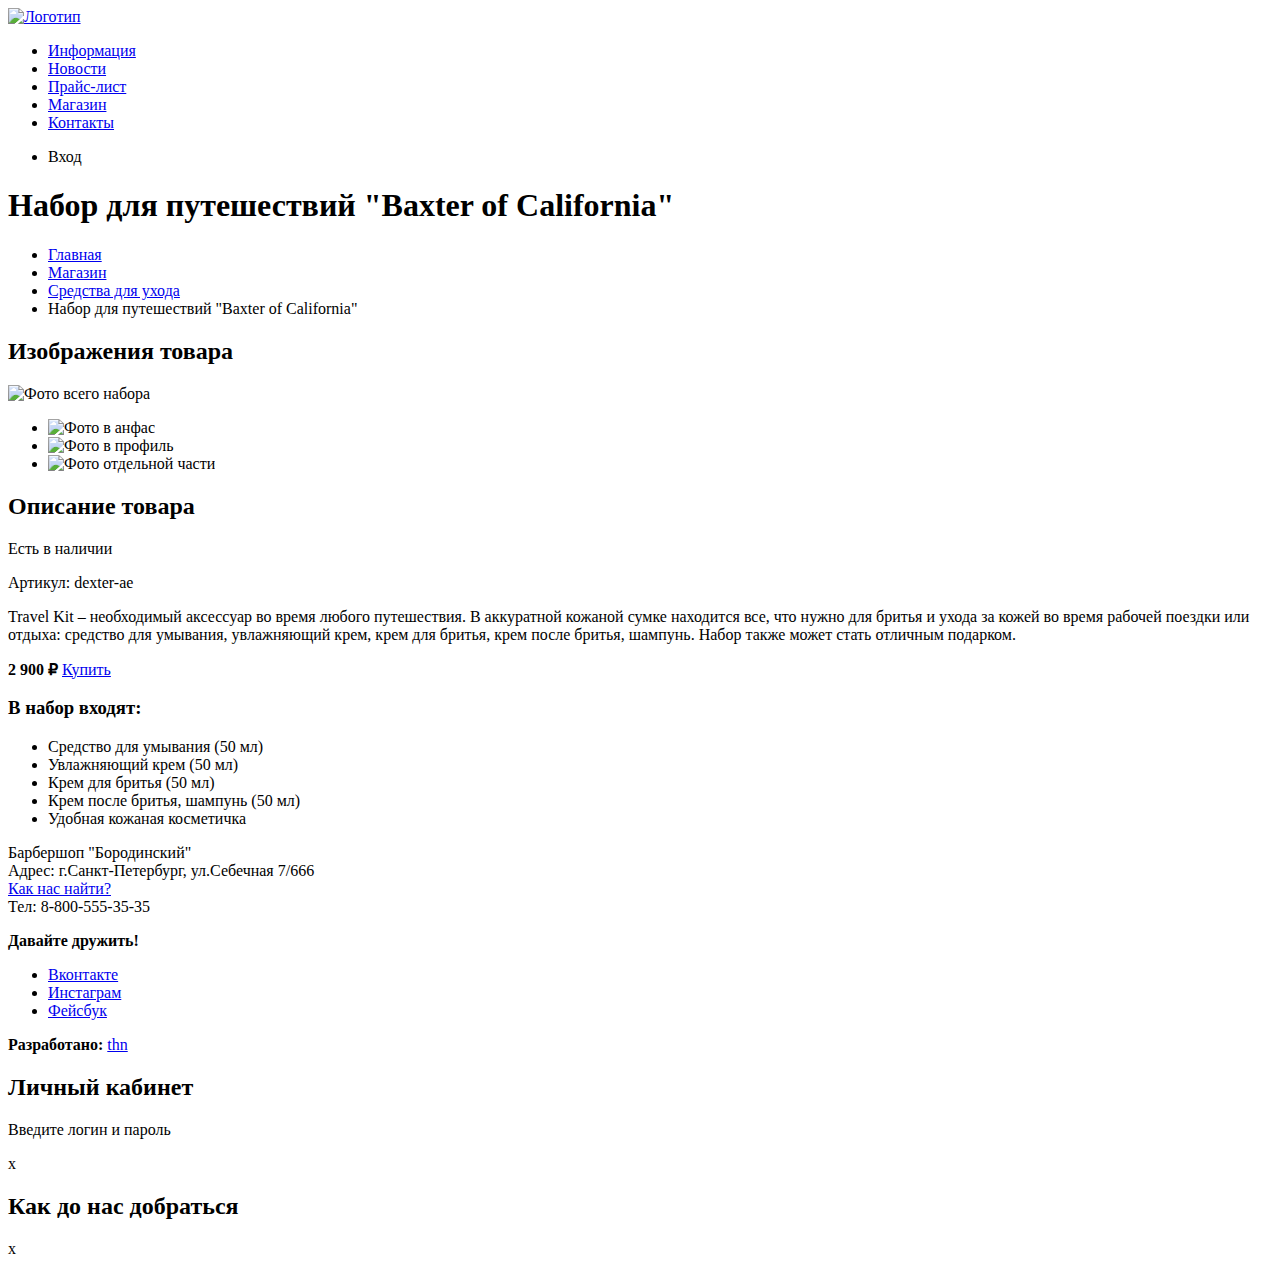
==== catalog-item1.html @ fbb99b45 "Final stack" ====
<!DOCTYPE html>
<html lang="ru">
<head>
    <meta charset="utf-8">
    <title>Барбершоп "Бородинский"</title>
</head>
<body>
    <header class="main-header">
        <a class="main-header-logo" href="index.html">
            <img src="img/index-logo.svg" width="111" height="24" alt="Логотип">
        </a>
        <nav class="main-navigation">
            <ul class="site-navigation">
                <li><a href="info.html">Информация</a></li>
                <li><a href="news.html">Новости</a></li>
                <li><a href="price.html">Прайс-лист</a></li>
                <li class="site-navigation-current"><a href="catalog.html">Магазин</a></li>
                <li><a href="contacts.html">Контакты</a></li>
            </ul>          
        </nav>
        <ul class="user-navigation">
            <li class="login-link">Вход</li>
        </ul>
    </header>

    <main class="container">
        <h1 class="page-title">Набор для путешествий "Baxter of California"</h1>
    <ul class="breadcrumbs">
        <li><a href="index.html">Главная</a></li>
        <li><a href="catalog.html">Магазин</a></li>
        <li><a href="#">Средства для ухода</a></li>
        <li class="breadcrumbs-current">Набор для путешествий "Baxter of California"</li>
    </ul>

    <section class="product-photos">
        <h2 class="visually-hidden">Изображения товара</h2>
        <p class="product-photo-full">
            <img src="img/product-big.jpg" width="460" height="498" alt="Фото всего набора">
        </p>
        <ul class="product-photo-preview">
            <li>
                <img src="img/product-small-1.jpg" width="140" height="149" alt="Фото в анфас">
            </li>
            <li>
                <img src="img/product-small-2.jpg" width="140" height="149" alt="Фото в профиль">
            </li>
            <li>
                <img src="img/product-small-3.jpg" width="140" height="149" alt="Фото отдельной части">
            </li>
        </ul>
    </section>

    <section class="product-info">
        <h2 class="visually-hidden">Описание товара</h2>
        <p class="product-availability">Есть в наличии</p>
        <p class="product-article">Артикул: dexter-ae</p>
        <p class="product-text">Travel Kit – необходимый аксессуар во время любого путешествия. В аккуратной кожаной сумке находится все, что
            нужно для бритья и ухода за кожей во время рабочей поездки или отдыха: средство для умывания, увлажняющий
            крем, крем для бритья, крем после бритья, шампунь. Набор также может стать отличным подарком.</p>
        <p class="product-price">
            <b>2 900 ₽</b>
            <a class="button" href="#">Купить</a>
        </p>
        <h3>В набор входят:</h3>
        <ul>
            <li>Средство для умывания (50 мл)</li>
            <li>Увлажняющий крем (50 мл)</li>
            <li>Крем для бритья (50 мл)</li>
            <li>Крем после бритья, шампунь (50 мл)</li>
            <li>Удобная кожаная косметичка</li>
        </ul>
    </section>
    </main>

    <footer class="main-footer">
        <p class="footer-contact">
        Барбершоп "Бородинский"<br>
        Адрес: г.Санкт-Петербург, ул.Себечная 7/666<br>
        <a href="map.html">Как нас найти?</a><br>
        Тел: 8-800-555-35-35
        </p>
        <div class="footer-social">
            <b>Давайте дружить!</b>
        <ul>
            <li><a class="social-button" href="#">Вконтакте</a></li>
            <li><a class="social-button" href="#">Инстаграм</a></li>
            <li><a class="social-button" href="#">Фейсбук</a></li>
        </ul>
        </div>
        <p class="footer-copyright">
            <b>Разработано:</b>
            <a class="button" href="http://vk.com/01thn">thn</a>
        </p>
    </footer>

    <section class="modal modal-login">
    <h2>Личный кабинет</h2>
    <p>Введите логин и пароль</p>
    <!--Введите логин и пароль-->
    <span class="modal-close">x</span>
    </section>

    <section class="modal modal-map">
        <h2 class="visually-hidden">Как до нас добраться</h2>
        <span class="modal-close">x</span>
    </section>
</body>
</html>
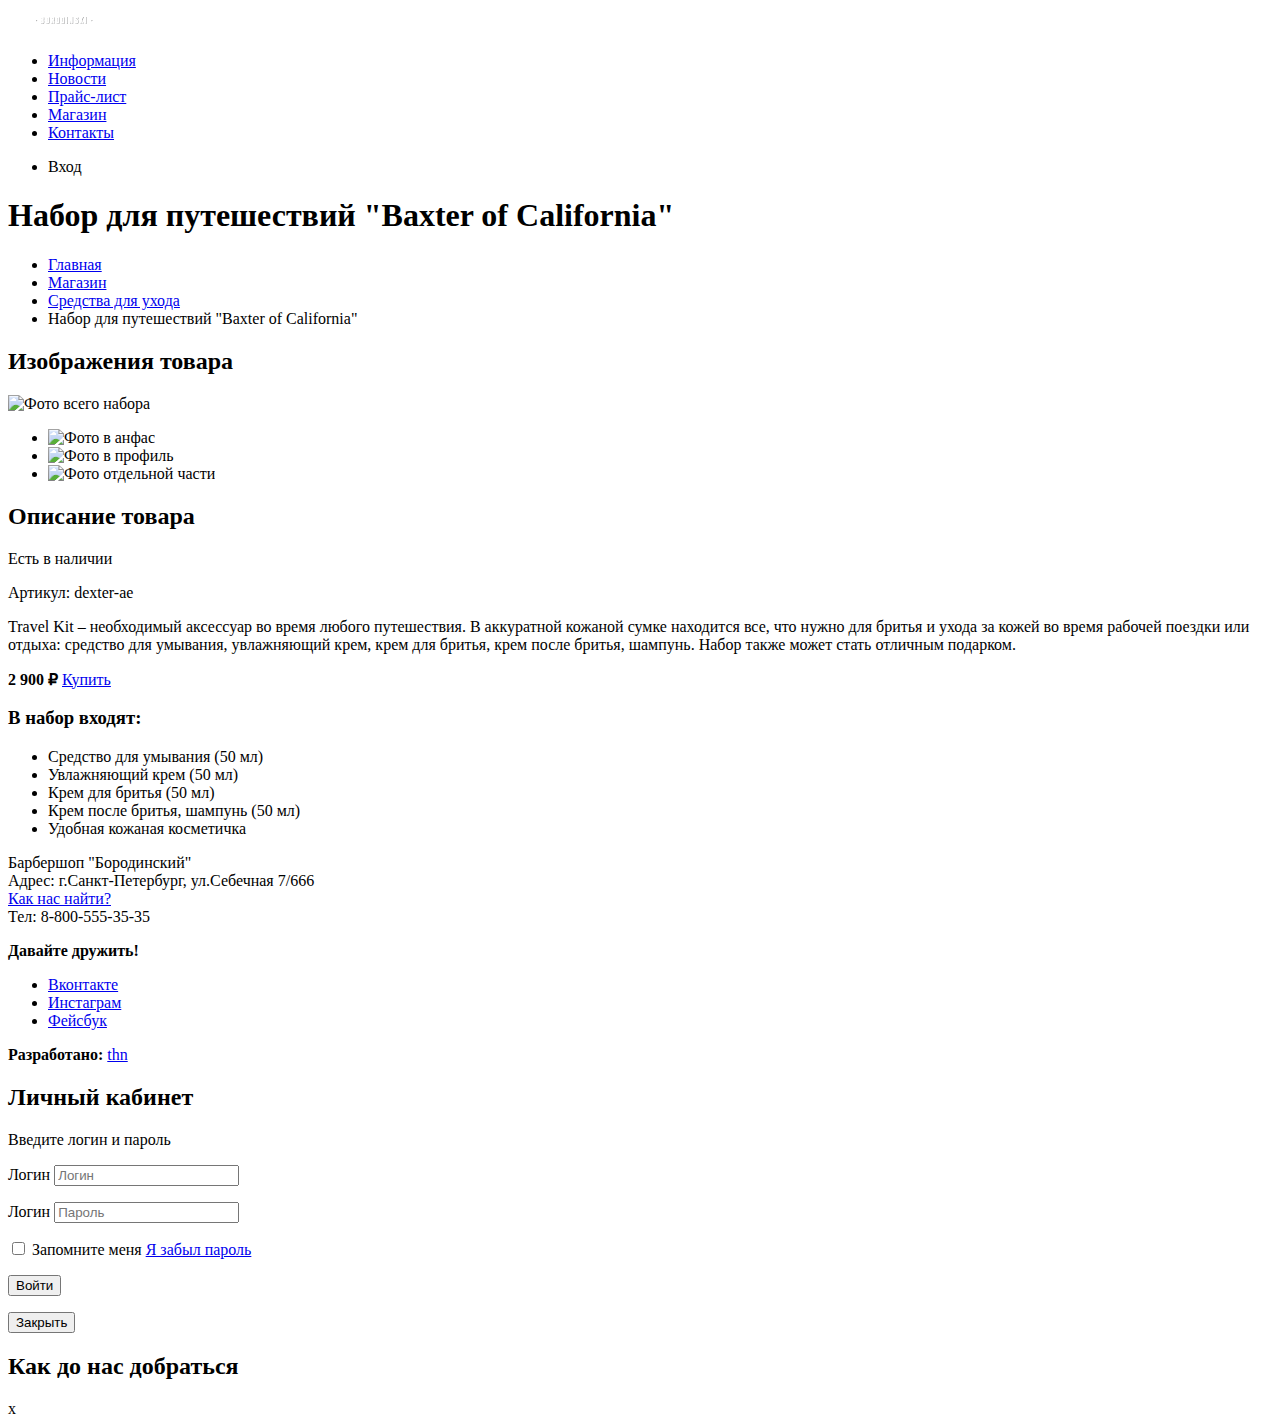
==== commit 35fc1dbf: "Forms" ====
--- a/catalog-item1.html
+++ b/catalog-item1.html
@@ -94,11 +94,31 @@
     </footer>
 
     <section class="modal modal-login">
-    <h2>Личный кабинет</h2>
-    <p>Введите логин и пароль</p>
-    <!--Введите логин и пароль-->
-    <span class="modal-close">x</span>
-    </section>
+        <h2>Личный кабинет</h2>
+        <p>Введите логин и пароль</p>
+        <form class="login-form" method="post" action="https://echo.htmlacademy.ru">
+            <p>
+        <label for="user-login" class="visually-hidden">Логин</label>
+        <input id="user-login" type="text" class="login-icon-user" placeholder="Логин">
+            </p>
+            <p>
+        <label for="user-password" class="visually-hidden">Логин</label>
+        <input id="user-password" type="text" class="password-icon-user" placeholder="Пароль">
+            </p>
+            <p class="login-password-info">
+        <label class="login-checkbox">
+            <input type="checkbox" name="remember" class="visually-hidden">
+            <span class="checkbox-indicator"></span>
+            Запомните меня
+        </label>
+        <a href="#" class="restore">Я забыл пароль</a>
+            </p>
+            <p>
+        <button class="button" type="submit">Войти</button>
+            </p>
+        </form>
+        <button class="modal-close">Закрыть</button> 
+        </section>
 
     <section class="modal modal-map">
         <h2 class="visually-hidden">Как до нас добраться</h2>
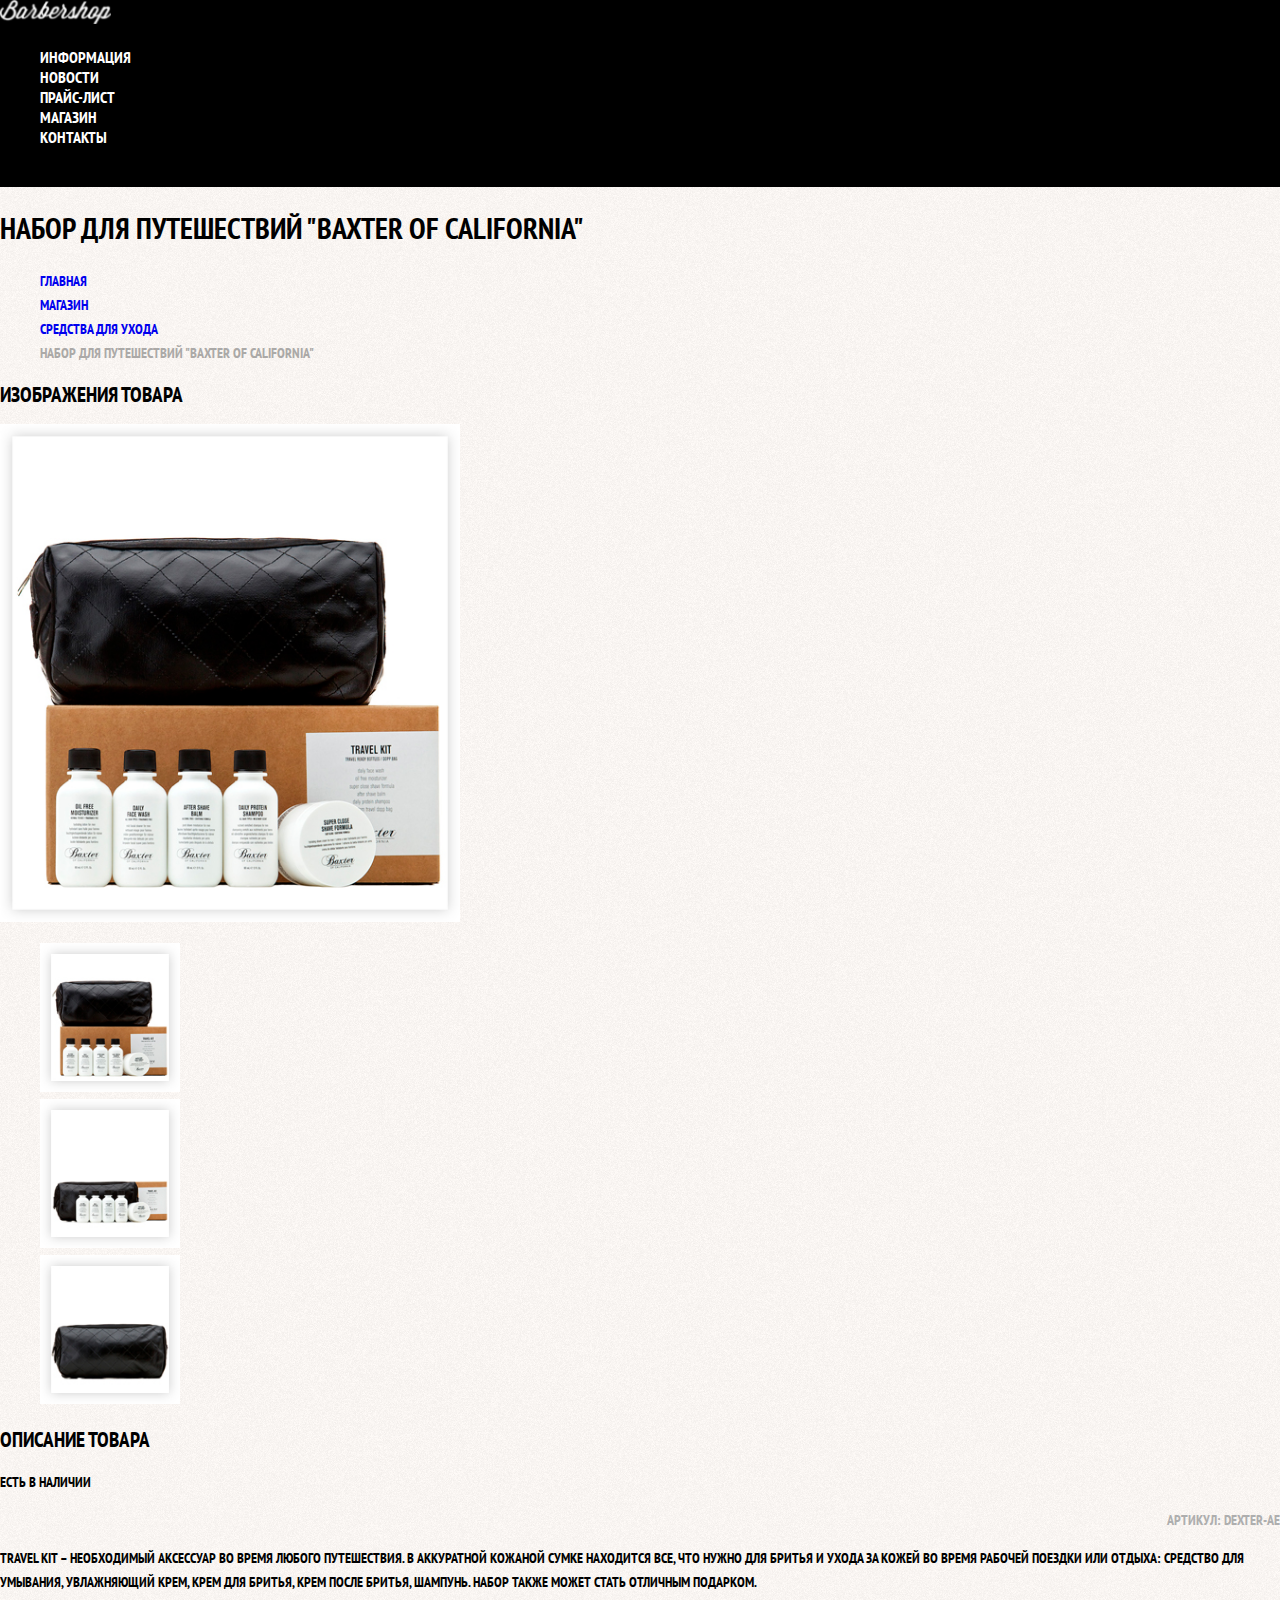
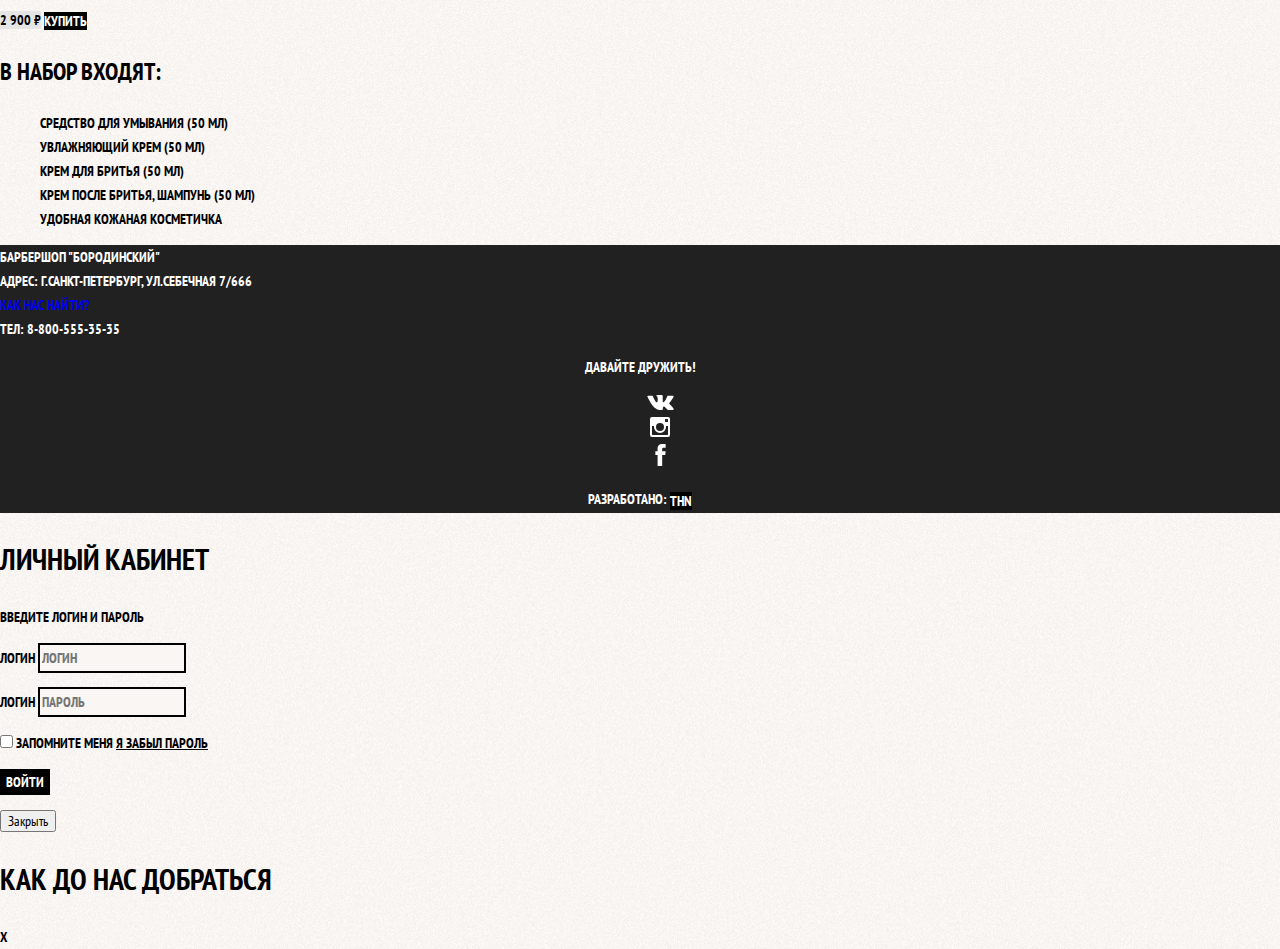
==== commit 3329d7a4: "working" ====
--- a/catalog-item1.html
+++ b/catalog-item1.html
@@ -3,11 +3,14 @@
 <head>
     <meta charset="utf-8">
     <title>Барбершоп "Бородинский"</title>
+    <link href="css/style.css" rel="stylesheet">
+    <link href="css/normalize.css" rel="stylesheet">
+    <link href="https://fonts.googleapis.com/css?family=PT+Sans+Narrow:400,700&amp;subset=latin,cyrillic" rel="stylesheet">
 </head>
-<body>
+<body class="inner-page">
     <header class="main-header">
         <a class="main-header-logo" href="index.html">
-            <img src="img/index-logo.svg" width="111" height="24" alt="Логотип">
+            <img src="img/logo-shop.png" width="111" height="24" alt="Логотип">
         </a>
         <nav class="main-navigation">
             <ul class="site-navigation">
@@ -28,24 +31,24 @@
     <ul class="breadcrumbs">
         <li><a href="index.html">Главная</a></li>
         <li><a href="catalog.html">Магазин</a></li>
-        <li><a href="#">Средства для ухода</a></li>
+        <li><a href="catalog.html">Средства для ухода</a></li>
         <li class="breadcrumbs-current">Набор для путешествий "Baxter of California"</li>
     </ul>
 
     <section class="product-photos">
         <h2 class="visually-hidden">Изображения товара</h2>
         <p class="product-photo-full">
-            <img src="img/product-big.jpg" width="460" height="498" alt="Фото всего набора">
+            <img src="img/item.jpg" width="460" height="498" alt="Фото всего набора">
         </p>
         <ul class="product-photo-preview">
             <li>
-                <img src="img/product-small-1.jpg" width="140" height="149" alt="Фото в анфас">
+                <img src="img/item1.jpg" width="140" height="149" alt="Фото в анфас">
             </li>
             <li>
-                <img src="img/product-small-2.jpg" width="140" height="149" alt="Фото в профиль">
+                <img src="img/item2.jpg" width="140" height="149" alt="Фото в профиль">
             </li>
             <li>
-                <img src="img/product-small-3.jpg" width="140" height="149" alt="Фото отдельной части">
+                <img src="img/item3.jpg" width="140" height="149" alt="Фото отдельной части">
             </li>
         </ul>
     </section>
@@ -82,9 +85,9 @@
         <div class="footer-social">
             <b>Давайте дружить!</b>
         <ul>
-            <li><a class="social-button" href="#">Вконтакте</a></li>
-            <li><a class="social-button" href="#">Инстаграм</a></li>
-            <li><a class="social-button" href="#">Фейсбук</a></li>
+            <li><a class="social-button" href="http://vk.com/01thn"><img src="img/vk.svg"></a></li>
+            <li><a class="social-button" href="https://www.instagram.com/1.thn/"><img src="img/instagram.svg"></a></li>
+            <li><a class="social-button" href="http://github.com/01thn"><img src="img/facebook.svg"></a></li>
         </ul>
         </div>
         <p class="footer-copyright">
--- a/css/style.css
+++ b/css/style.css
@@ -0,0 +1,365 @@
+body {
+    margin: 0;
+    padding: 0;
+
+    font-family: "PT Sans Narrow", Arial, sans-serif;
+    font-size: 14px;
+    line-height: 24px;
+    font-weight: 700;
+    color: #ffffff;
+    text-transform: uppercase;
+
+    
+    background-image: url("../img/bg.jpg");
+    background-color: black;
+    background-position: top center;
+    background-repeat: no-repeat;
+}
+
+.inner-page {
+    color: #000000;
+
+    background-color: #f9f6f3;
+    background-image: url("../img/bg-shop.jpg");
+    background-position: 0 0;
+    background-repeat: repeat;
+}
+
+a {
+    text-decoration: none;
+}
+
+.button{
+    font: inherit;
+
+    text-align: center;
+    color: #ffffff;
+    vertical-align: middle;
+    text-transform: uppercase;
+
+    background-color: #000000;
+    border: none;
+}
+
+.button:hover,
+.button:focus,
+.button:active {
+    background-color: #663d15;
+}
+
+.main-header{
+    background-color: black;
+}
+.main-navigation {
+    font-size: 16px;
+    line-height: 20px;
+    color: #ffffff;
+
+    background-color: black;
+}
+
+.site-navigation,
+.user-navigation{
+    list-style: none;
+}
+
+.site-navigation a,
+.user-navigation a{
+    color: #ffffff;
+}
+
+.site-navigation a:hover,
+.site-navigation a:focus,
+.user-navigation a:hover,
+.user-navigation a:focus {
+    background-color: #242424;
+}
+
+.features-list {
+    list-style: none;
+}
+
+.feature-item {
+    text-align: center;
+}
+
+.feature-item h3 {
+    font-size: 30px;
+    line-height: 42px;
+}
+.index-columns {
+    color: #000000;
+
+    background-color: #f8f5f2;
+    background-image: url("../img/pattern-light.jpg");
+    background-position: 0 0;
+    background-repeat: repeat;
+}
+
+.index-columns h2 {
+    font-size: 30px;
+    line-height: 42px;
+}
+
+.news-list {
+    list-style: none;
+}
+
+.news-item time {
+    text-transform: none;
+}
+
+.gallery-content {
+    background-color: #cccccc;
+    border: 7px solid #ffffff;
+}
+
+.appointment-item input {
+    font: inherit;
+
+    background-color: transparent;
+    border: 2px solid #000000;
+}
+
+.appointment-item input:focus {
+    border-color: #663d15;
+}
+
+.page-title {
+    font-size: 30px;
+    line-height: 42px;
+}
+
+.breadcrumbs {
+    list-style: none;
+}
+
+.breadcrumbs a:hover,
+.breadcrumbs a:focus {
+    text-decoration: underline;
+}
+
+.breadcrumbs-current {
+    color: #aba9a7;
+}
+
+.filter fieldset {
+    border: none;
+}
+
+.filter legend {
+    font-size: 24px;
+
+}
+
+.filter ul {
+    list-style: none;
+    line-height: 18px;
+}
+
+.filter-input:hover + label,
+.filter-input:focus + label {
+    color: #663d15;
+}
+
+.filter-input:disabled + label {
+    color: #000000;
+
+    opacity: 0.5;
+}
+
+.catalog-list {
+    list-style: none;
+}
+
+.catalog-item {
+    background-color: #f8f8f8;
+}
+
+.catalog-item:hover {
+    box-shadow: 0 0 10px rgba(0, 0, 0, 0.2);
+}
+
+.catalog-item a {
+    color: #000000;
+}
+
+.catalog-item h3 {
+    font-size: 14px;
+    line-height: 18px;
+}
+
+.catalog-category {
+    text-transform: none;
+}
+
+.catalog-item-price b {
+    font-size: 14px;
+    line-height: 20px;
+    text-align: center;
+
+    background-color: #e5e5e5;
+}
+
+.catalog-item-price .button {
+    line-height: 20px;
+    color: #ffffff;
+}
+
+.pagination-list {
+    list-style: none;
+}
+
+.pagination-item a {
+    color: #ffffff;
+
+    background-color: #000000;
+}
+
+.pagination-item a:hover,
+.pagination-item a:focus,
+.pagination-item a:active {
+    color: #000000;
+
+    background-color: #ffffff;
+}
+
+.main-footer {
+    color: #ffffff;
+
+    background-color: #212121;
+    background-image: url("../img/footer.jpg");
+    background-position: 0 0;
+    background-repeat: repeat;
+}
+
+.footer-contacts a {
+    color: #ffffff;
+    text-decoration: underline;
+}
+
+.footer-contacts a:hover,
+.footer-contacts a:focus {
+    text-decoration: none;
+}
+
+.footer-social {
+    text-align: center;
+}
+
+.footer-social ul {
+    list-style: none;
+}
+
+.social-button {
+    color: #ffffff;
+}
+
+.footer-copyright {
+    text-align: center;
+}
+
+.footer-copyright .button:hover,
+.footer-copyright .button:focus {
+    color: #000000;
+
+    background-color: #ffffff;
+}
+.modal {
+    color: #000000;
+
+    background-color: #f8f3f0;
+    background-image: url("../img/pattern-light.jpg");
+    background-position: 0 0;
+    background-repeat: repeat;
+}
+
+.modal h2 {
+    font-size: 30px;
+    line-height: 42px;
+}
+
+.login-form input[type="text"],
+.login-form input[type='password'] {
+    font: inherit;
+    color: #000000;
+    text-transform: uppercase;
+
+    background-color: #f9f6f3;
+    border: 2px solid #000000;
+}
+
+.login-form input:focus {
+    border-color: #663d15;
+}
+
+.login-checkbox:hover,
+.login-checkbox:focus {
+    color: #663d15;
+}
+
+.restore {
+    color: #000000;
+    text-decoration: underline;
+}
+
+.restore:hover,
+.restore:focus {
+    text-decoration: none;
+}
+
+.product-photo-preview {
+    list-style: none;
+}
+
+.product-photo-preview li {
+    box-shadow: 0 0 10ox 2px rgba(0, 0, 0, 0.1);
+}
+
+.product-photo-full {
+    box-shadow: 0 0 10ox 2px rgba(0, 0, 0, 0.1);
+}
+
+.product-article {
+    text-align: right;
+    color: #aeaeae;
+}
+
+.product-price b {
+    line-height: 20px;
+    text-align: center;
+
+    background-color: #e5e5e5;
+}
+
+.product-info h3 {
+    font-size: 24px;
+    line-height: 30px;
+}
+
+.product-info ul {
+    list-style: none;
+}
+
+.main-footer {
+    color: #ffffff;
+
+    background-color: #212121;
+    background-image: url();
+    background-position: 0 0;
+    background-repeat: repeat;
+}
+
+.footer-contacts a{
+    color: #ffffff;
+    text-decoration: underline;
+}
+
+.footer-contacts a:hover,
+.footer-contacts a:focus {
+    text-decoration: none;
+}
+
+.footer-social {
+    text-align: center;
+}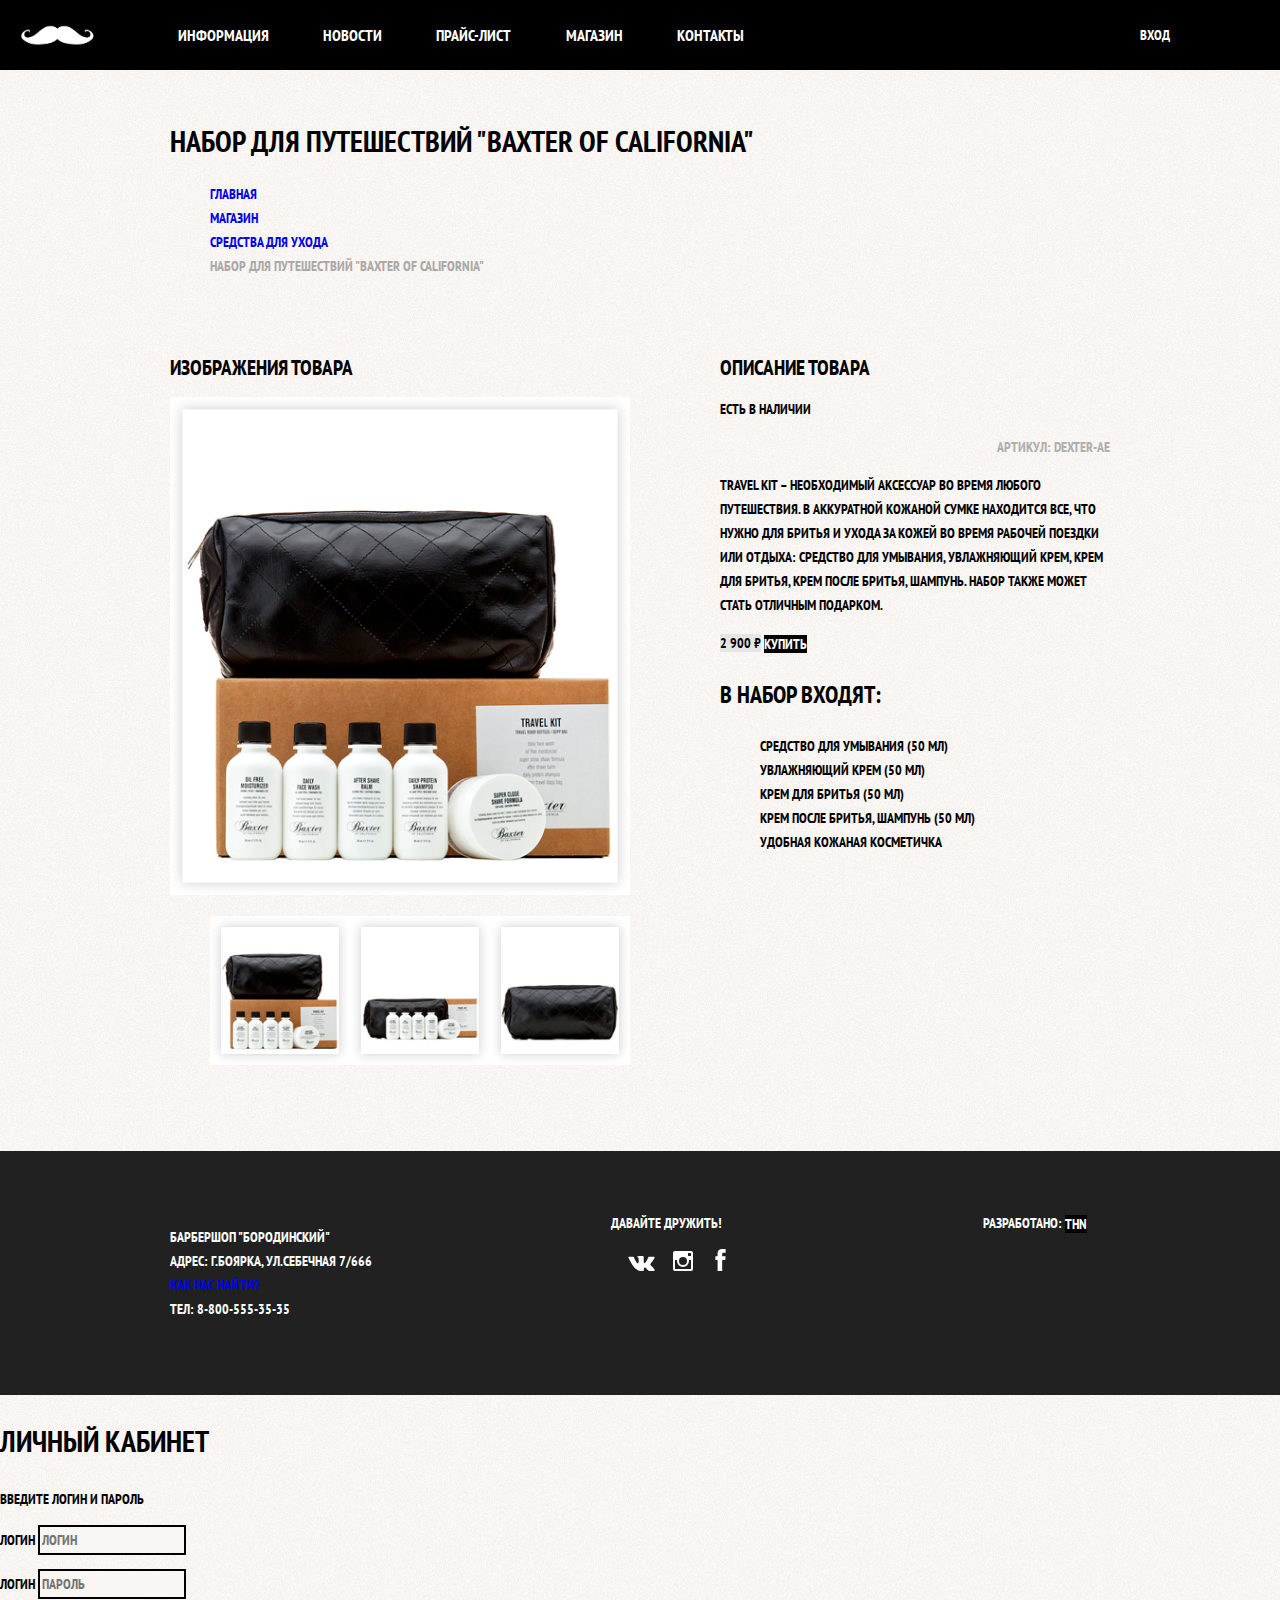
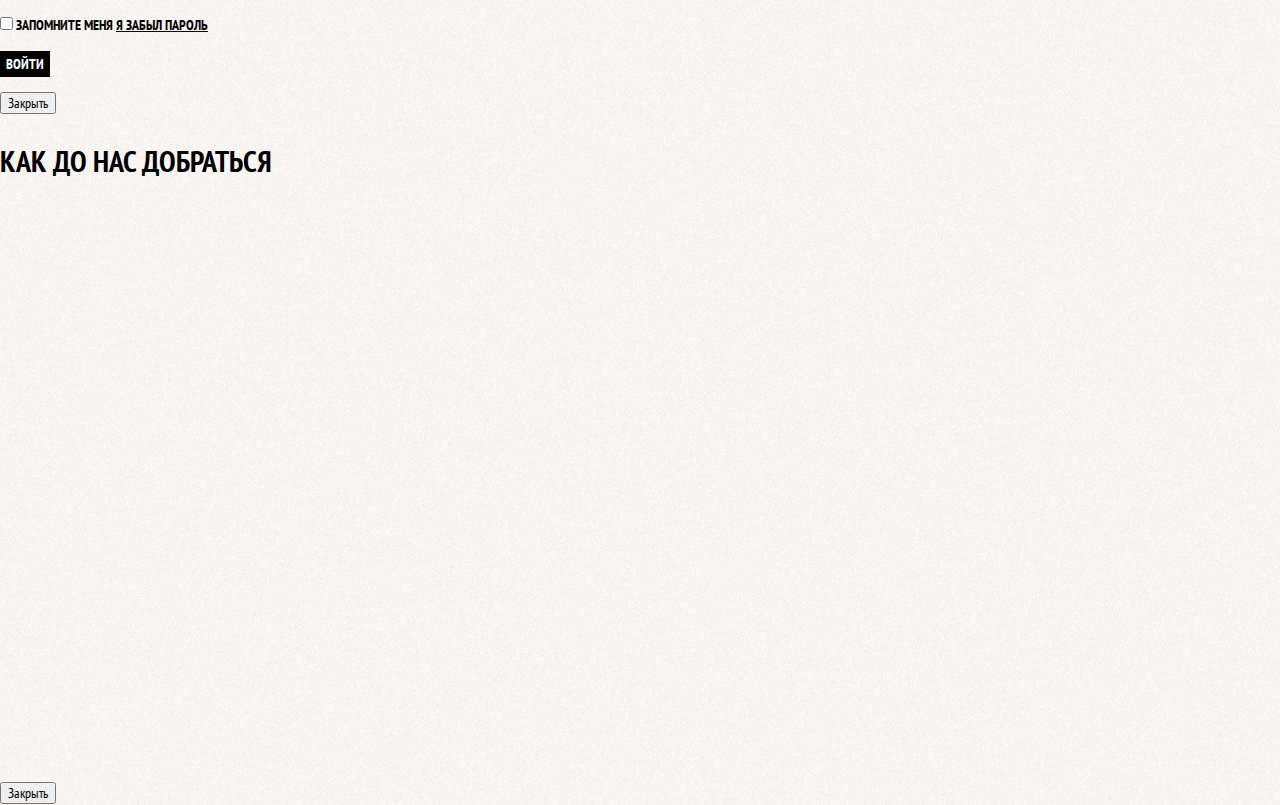
==== commit 7a41ebf8: "CSS" ====
--- a/catalog-item1.html
+++ b/catalog-item1.html
@@ -9,20 +9,22 @@
 </head>
 <body class="inner-page">
     <header class="main-header">
-        <a class="main-header-logo" href="index.html">
-            <img src="img/logo-shop.png" width="111" height="24" alt="Логотип">
+        <a class="inner-header-logo" href="index.html">
+            <img src="img/logo-shop.png" width="75" height="24" alt="Логотип">
         </a>
         <nav class="main-navigation">
             <ul class="site-navigation">
                 <li><a href="info.html">Информация</a></li>
                 <li><a href="news.html">Новости</a></li>
                 <li><a href="price.html">Прайс-лист</a></li>
-                <li class="site-navigation-current"><a href="catalog.html">Магазин</a></li>
+                <li><a href="catalog.html">Магазин</a></li>
                 <li><a href="contacts.html">Контакты</a></li>
             </ul>          
         </nav>
         <ul class="user-navigation">
-            <li class="login-link">Вход</li>
+            <li class="login-link">
+                <a href="login.html" class="login-link">Вход</a>
+            </li>
         </ul>
     </header>
 
@@ -34,6 +36,8 @@
         <li><a href="catalog.html">Средства для ухода</a></li>
         <li class="breadcrumbs-current">Набор для путешествий "Baxter of California"</li>
     </ul>
+
+    <div class="catalog-columns">
 
     <section class="product-photos">
         <h2 class="visually-hidden">Изображения товара</h2>
@@ -73,12 +77,14 @@
             <li>Удобная кожаная косметичка</li>
         </ul>
     </section>
+    </div>
     </main>
 
     <footer class="main-footer">
+        <div class="container">
         <p class="footer-contact">
         Барбершоп "Бородинский"<br>
-        Адрес: г.Санкт-Петербург, ул.Себечная 7/666<br>
+        Адрес: г.Боярка, ул.Себечная 7/666<br>
         <a href="map.html">Как нас найти?</a><br>
         Тел: 8-800-555-35-35
         </p>
@@ -123,9 +129,12 @@
         <button class="modal-close">Закрыть</button> 
         </section>
 
-    <section class="modal modal-map">
-        <h2 class="visually-hidden">Как до нас добраться</h2>
-        <span class="modal-close">x</span>
-    </section>
+        <section class="modal modal-map">
+            <h2 class="visually-hidden">Как до нас добраться</h2>
+            <p>
+                <iframe class="map" src="https://www.google.com/maps/embed?pb=!1m18!1m12!1m3!1d40752.65731304291!2d30.259616661508513!3d50.32848479129957!2m3!1f0!2f0!3f0!3m2!1i1024!2i768!4f13.1!3m3!1m2!1s0x40d4b6864b8091d3%3A0x64a1d2685ed1e261!2sBoyarka%2C%20Kyiv%20Oblast%2C%20Ukraine%2C%2008151!5e0!3m2!1sen!2sby!4v1596812818380!5m2!1sen!2sby" width="780" height="560" frameborder="0" style="border:0;" allowfullscreen="" aria-hidden="false" tabindex="0"></iframe>
+            </p>
+            <button class="modal-close">Закрыть</button>
+        </section>
 </body>
 </html>--- a/css/style.css
+++ b/css/style.css
@@ -362,4 +362,242 @@
 
 .footer-social {
     text-align: center;
+}
+
+.map {
+    display: flex;
+    margin: 0 auto;
+}
+
+/*----сеточные стили----*/
+
+html,
+body {
+    min-width: 1122px;
+    min-height: 1750px;
+}
+
+.container {
+    width: 940px;
+    margin: 0 auto;
+    padding: 0 10px;
+}
+
+.main-header {
+    margin-bottom: 75px;
+}
+
+.inner-page .main-header {
+    margin-bottom: 50px;
+
+    background-color: #000000;
+}
+
+.main-header {
+    display: flex;
+    flex-direction: column;
+}
+
+.main-header-logo {
+    width: 368px;
+    height: 153px;
+    margin-bottom: 75px;
+}
+
+.site-navigation {
+    width: 620px;
+    margin: 0;
+    padding: 0;
+
+    list-style: none;
+    min-height: 70px;
+}
+
+.user-navigation {
+    margin: 0;
+    padding: 0;
+
+    list-style: none;
+}
+
+.main-navigation {
+    display: flex;
+    flex-direction: row;
+    align-items: center;
+}
+
+.main-header-logo {
+    width: 368px;
+    height: 153px;
+    display: flex;
+    margin-left: auto;
+    margin-right: auto;
+}
+
+.site-navigation {
+    margin: 0;
+    padding: 0;
+
+    list-style: none;
+}
+
+.main-navigation-wrapper {
+    width: 100%;
+    margin-bottom: 60px;
+
+    background-color: #000000;
+}
+
+.main-navigation-wrapper .container {
+    display: flex;
+    justify-content: space-between;
+}
+
+.site-navigation {
+    width: 620px;
+    margin: 0;
+    padding: 0;
+
+    list-style: none;
+}
+
+.user-navigation {
+    width: 140px;
+    margin: 0;
+    padding: 0;
+
+    list-style: none;
+}
+
+.features {
+    margin-bottom: 80px;
+}
+
+.features-list {
+    display: flex;
+    justify-content: space-between;
+    margin: 0;
+    padding: 0;
+}
+
+.feature-item {
+    width: 300px;
+}
+
+.index-columns {
+    padding: 50px 80px;
+    display: flex;
+    justify-content: space-between;
+    margin-bottom: 35px;
+}
+
+.news {
+    width: 300px;
+}
+
+.gallery {
+    width: 300px;
+}
+
+.contacts {
+    width: 380px;
+}
+
+.appointment {
+    width: 300px;
+}
+
+.main-footer {
+    margin-top: 65px;
+    padding: 60px 0;
+}
+
+.main-footer .container {
+    display: flex;
+}
+
+.footer-contacts {
+    margin: 0;
+    width: 320px;
+    margin-right: 80px;
+}
+
+.footer-copyright {
+    margin: 0;
+    width: 150px;
+    margin-left: auto;
+}
+
+.footer-social {
+    width: 165px;
+    margin-left: auto;
+}
+
+.footer-social li {
+    display: inline-flex;
+    padding-right: 15px;
+}
+
+.catalog-item {
+    width: 220px;
+    margin-bottom: 20px;
+    margin-right: 20px;
+}
+
+.catalog-item:nth-child(3n) {
+    margin-right: 0;
+}
+
+.pagination-list {
+    margin: 0;
+    padding: 0;
+    list-style: none;
+}
+
+.product-photos {
+    width: 460px;
+}
+
+.product-info {
+    width: 390px;
+}
+
+.catalog-columns {
+    display: flex;
+    margin-top: 60px;
+}
+
+.product-info {
+    margin-left: auto;
+}
+
+.product-photo-preview {
+    display: flex;
+}
+
+.inner-page .inner-header-logo {
+    width: 111px;
+    height: 24px;
+    padding: 23px 20px;
+}
+
+.site-navigation {
+    display: flex;
+    align-items: flex-start;
+    flex-direction: row;
+    margin-left: auto;
+}
+
+.site-navigation li {
+    padding: 20px;
+    margin: auto;
+}
+
+.user-navigation {
+    margin: auto 0 auto auto;
+}
+.main-header {
+    display: flex;
+    align-items: flex-start;
+    flex-direction: row;
 }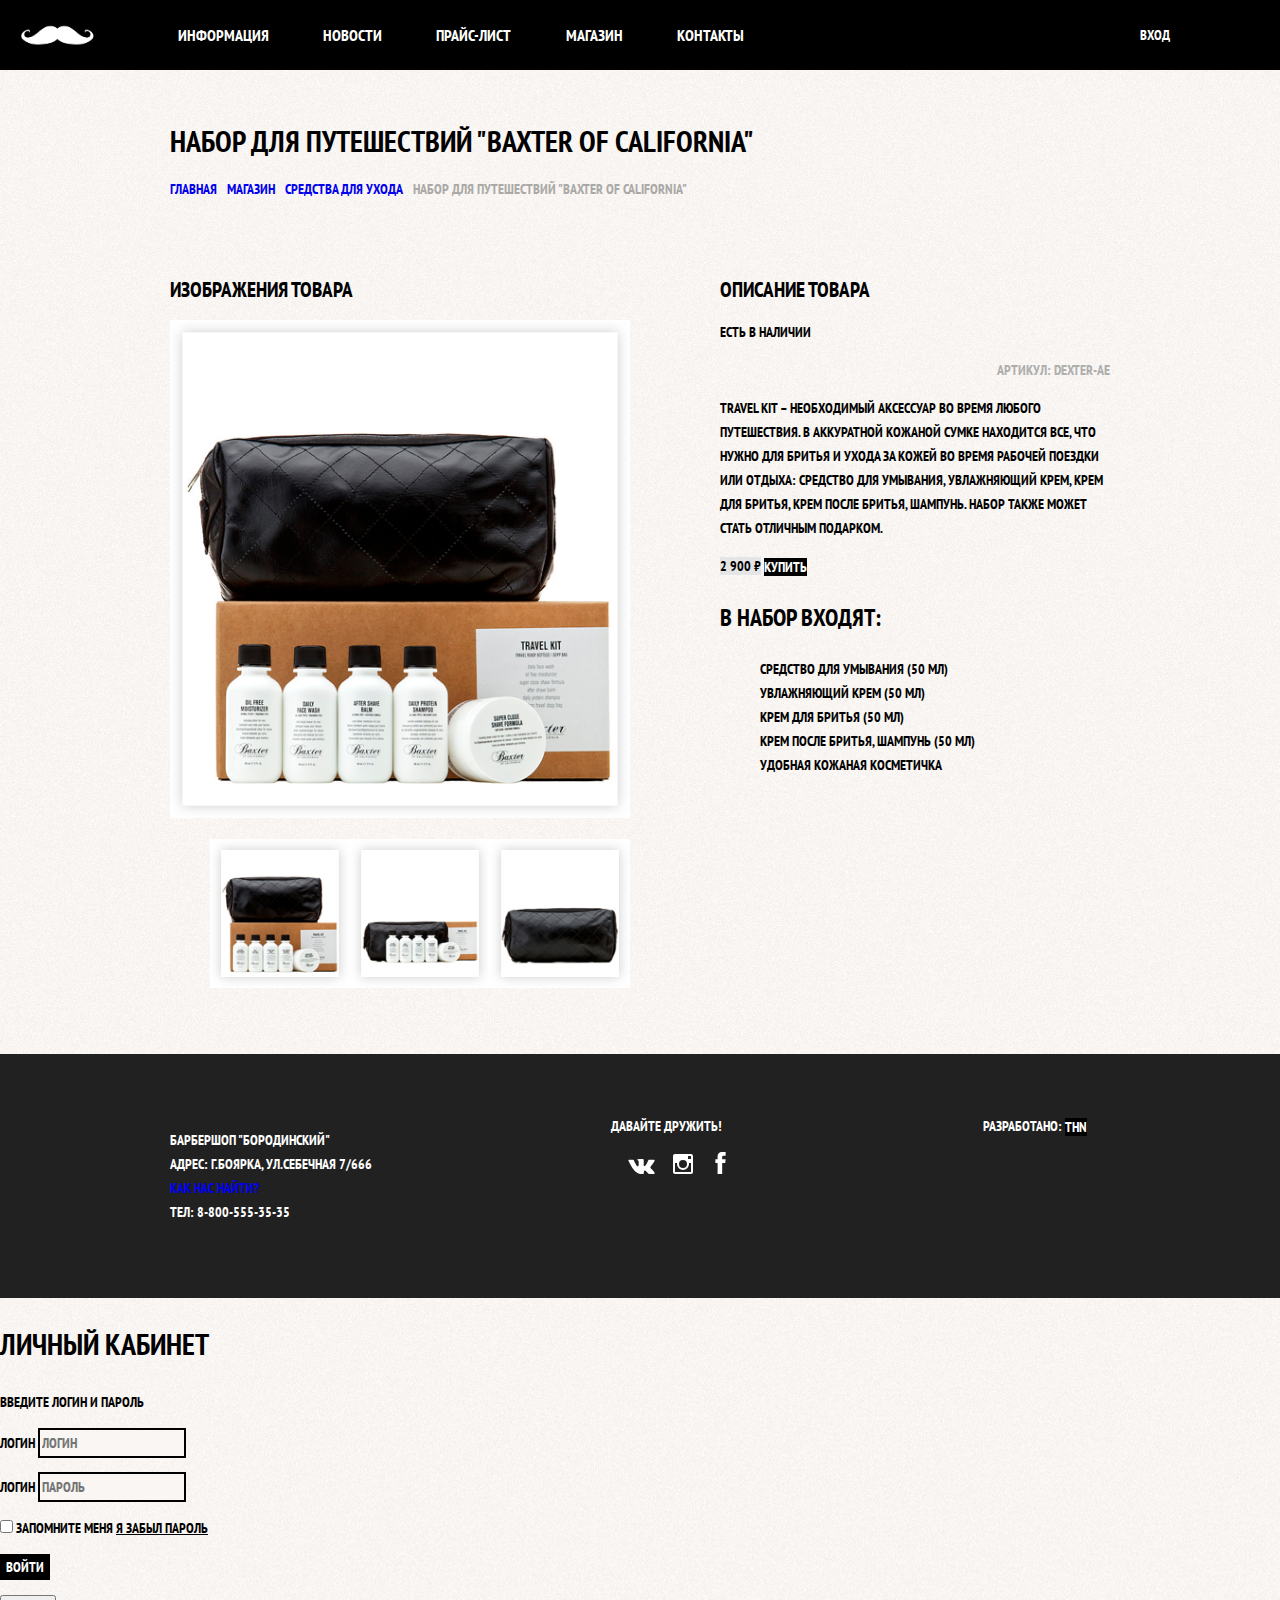
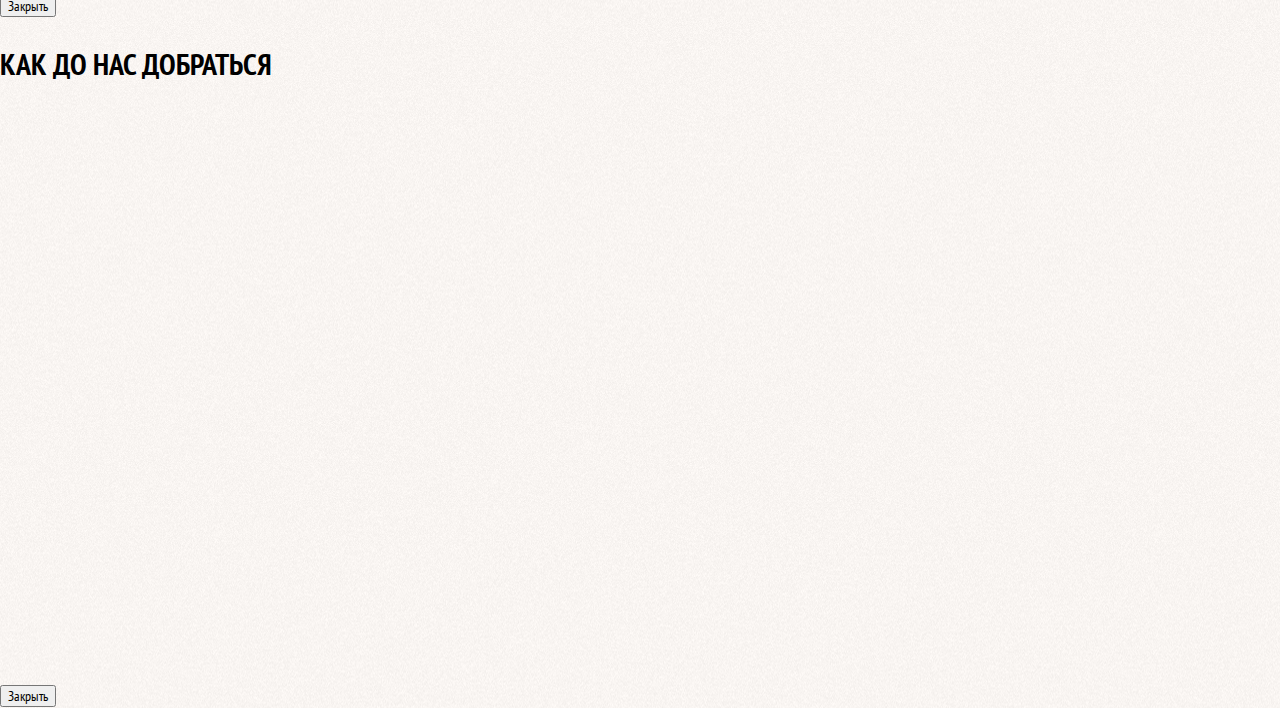
==== commit 3f6b3ac7: "Logo" ====
--- a/catalog-item1.html
+++ b/catalog-item1.html
@@ -3,6 +3,7 @@
 <head>
     <meta charset="utf-8">
     <title>Барбершоп "Бородинский"</title>
+    <link rel="shortcut icon" href="img/icon.png" type="image/png">
     <link href="css/style.css" rel="stylesheet">
     <link href="css/normalize.css" rel="stylesheet">
     <link href="https://fonts.googleapis.com/css?family=PT+Sans+Narrow:400,700&amp;subset=latin,cyrillic" rel="stylesheet">
--- a/css/style.css
+++ b/css/style.css
@@ -128,6 +128,9 @@
 .page-title {
     font-size: 30px;
     line-height: 42px;
+    margin: 0;
+    margin-bottom: 15px;
+    padding: 0;
 }
 
 .breadcrumbs {
@@ -565,6 +568,7 @@
 .catalog-columns {
     display: flex;
     margin-top: 60px;
+    justify-content: space-between;
 }
 
 .product-info {
@@ -600,4 +604,54 @@
     display: flex;
     align-items: flex-start;
     flex-direction: row;
+}
+
+.breadcrumbs {
+    display: flex;
+    padding: 0;
+    margin: 0;
+    margin-bottom: 50px;
+}
+
+.breadcrumbs li {
+    padding-right: 10px;
+}
+
+.filters {
+    width: 180px;
+}
+
+.catalog {
+    width: 700px;
+}
+
+.catalog-item {
+    width: 220px;
+    margin-bottom: 20px;
+    margin-right: 20px;
+}
+
+.catalog-item:nth-child(3n) {
+    margin-right: 0;
+}
+
+.catalog-list {
+    display: flex;
+    flex-wrap: wrap;
+    justify-content: space-between;
+    padding: 0;
+    margin: 0;
+    list-style: none;
+}
+
+.inner-page .main-footer {
+    margin-top: 45px;
+}
+
+.pagination-list {
+    display: flex;
+}
+
+.pagination-list li {
+    margin-right: 10px;
 }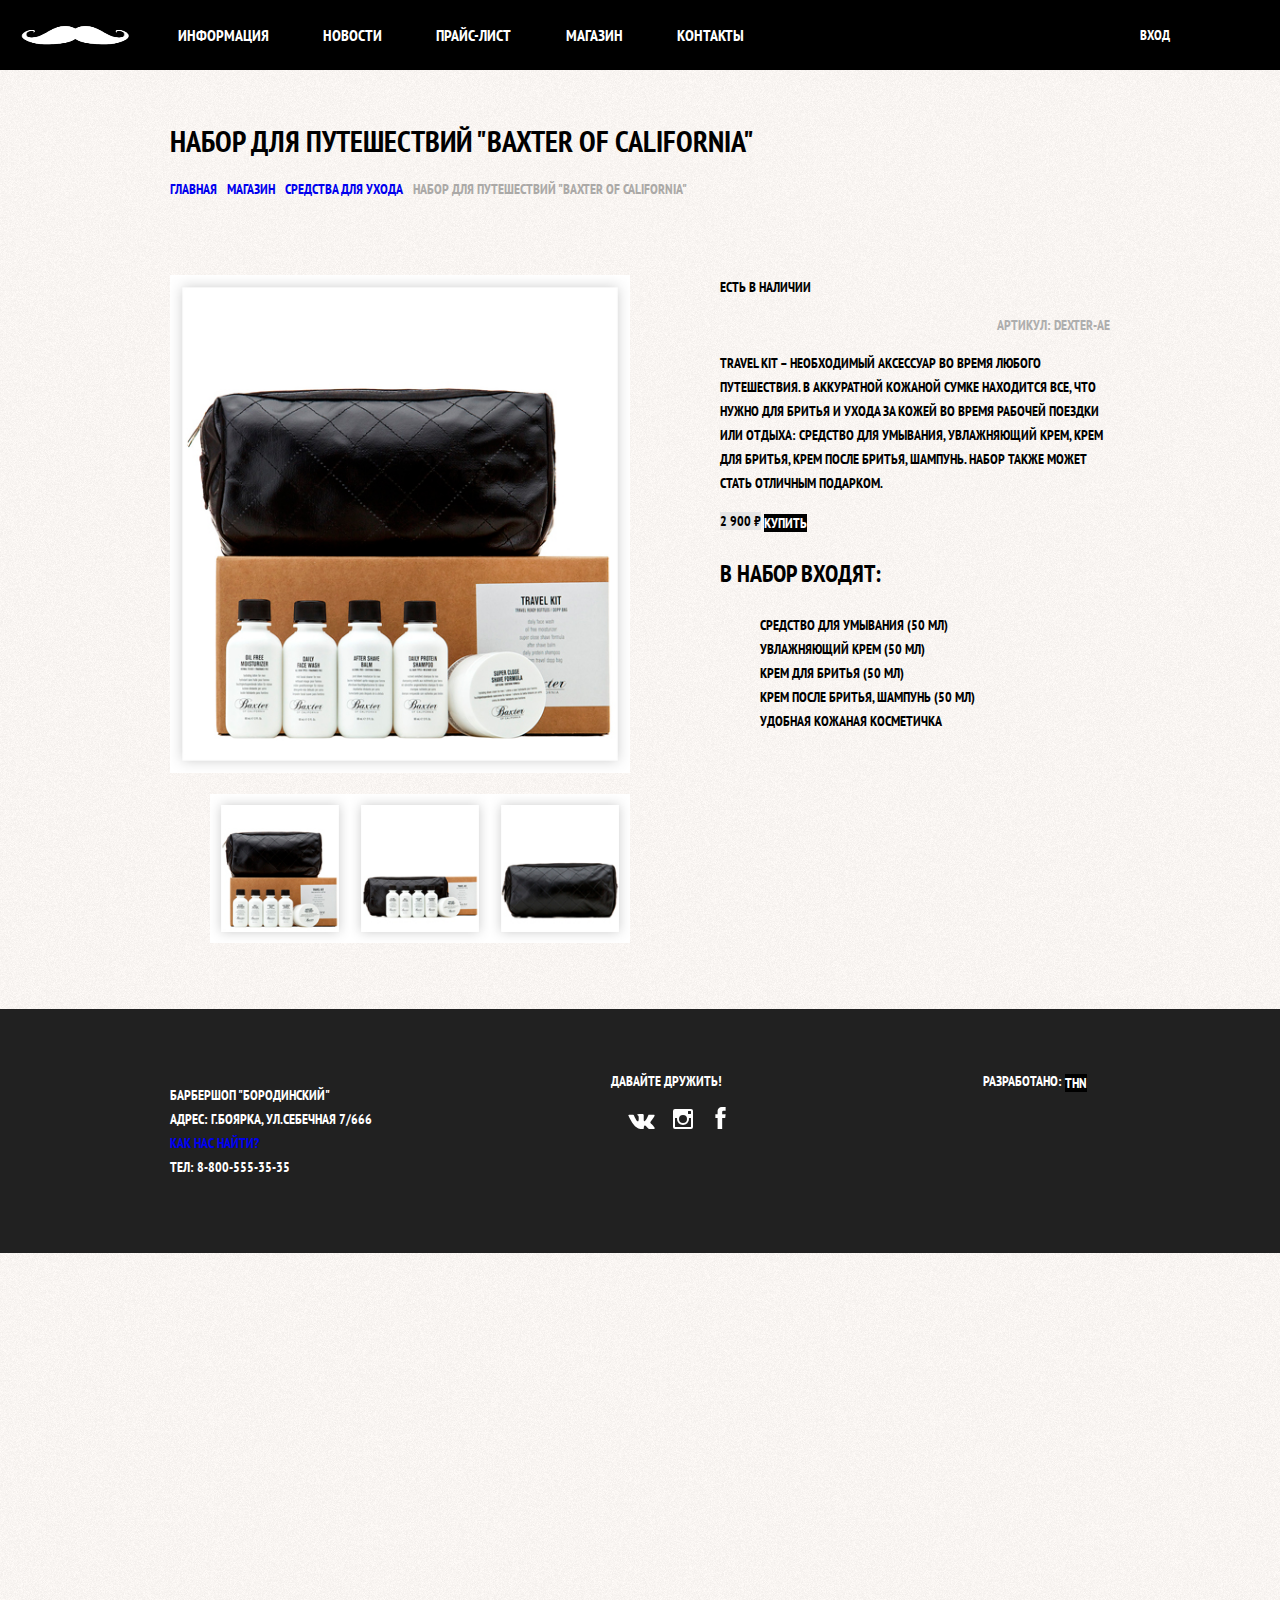
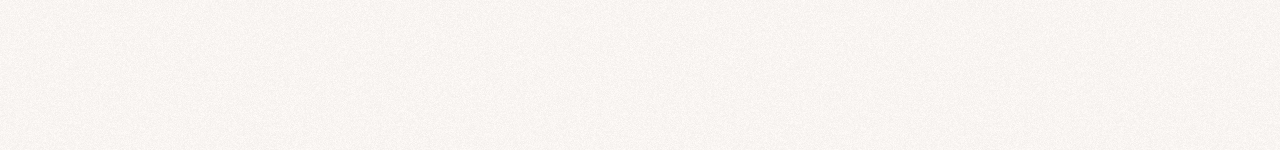
==== commit 3d64db5f: "Js finished" ====
--- a/catalog-item1.html
+++ b/catalog-item1.html
@@ -18,7 +18,7 @@
                 <li><a href="info.html">Информация</a></li>
                 <li><a href="news.html">Новости</a></li>
                 <li><a href="price.html">Прайс-лист</a></li>
-                <li><a href="catalog.html">Магазин</a></li>
+                <li class="site-navigation-current"><a href="catalog.html">Магазин</a></li>
                 <li><a href="contacts.html">Контакты</a></li>
             </ul>          
         </nav>
@@ -129,13 +129,6 @@
         </form>
         <button class="modal-close">Закрыть</button> 
         </section>
-
-        <section class="modal modal-map">
-            <h2 class="visually-hidden">Как до нас добраться</h2>
-            <p>
-                <iframe class="map" src="https://www.google.com/maps/embed?pb=!1m18!1m12!1m3!1d40752.65731304291!2d30.259616661508513!3d50.32848479129957!2m3!1f0!2f0!3f0!3m2!1i1024!2i768!4f13.1!3m3!1m2!1s0x40d4b6864b8091d3%3A0x64a1d2685ed1e261!2sBoyarka%2C%20Kyiv%20Oblast%2C%20Ukraine%2C%2008151!5e0!3m2!1sen!2sby!4v1596812818380!5m2!1sen!2sby" width="780" height="560" frameborder="0" style="border:0;" allowfullscreen="" aria-hidden="false" tabindex="0"></iframe>
-            </p>
-            <button class="modal-close">Закрыть</button>
-        </section>
+        <script src="script.js"></script>
 </body>
 </html>--- a/css/style.css
+++ b/css/style.css
@@ -29,6 +29,10 @@
     text-decoration: none;
 }
 
+img {
+    width: 100%;
+}
+
 .button{
     font: inherit;
 
@@ -372,6 +376,17 @@
     margin: 0 auto;
 }
 
+.visually-hidden{
+    position: absolute;
+    width: 1px;
+    height: 1px;
+    margin: -1px;
+    padding: 0;
+    overflow: hidden;
+    border: 0;
+    clip: rect(0 0 0 0)
+}
+
 /*----сеточные стили----*/
 
 html,
@@ -654,4 +669,328 @@
 
 .pagination-list li {
     margin-right: 10px;
+}
+
+.inner-content {
+    margin-bottom: 70px;
+}
+
+.inner-content h2 {
+    margin-top: 60px;
+    margin-bottom: 30px;
+    font-size: 24px;
+    line-height: 30px;
+}
+
+.inner-content h3 {
+    margin-top: 60px;
+    margin-bottom: 30px;
+    font-size: 20px;
+    line-height: 24px;
+}
+
+.inner-content p {
+    margin: 14px 0;
+}
+
+.inner-content h2 + h3 {
+    margin: 30px;
+}
+
+.inner-content td {
+    padding: 10px 15px;
+    border: 2px solid #000000;
+}
+
+.inner-content table {
+    border-collapse: collapse;
+}
+
+.inner-content .big-heading {
+    display: flex;
+    align-items: center;
+
+    margin-top: 55px;
+    margin-bottom: 65px;
+    font-size: 48px;
+    line-height: 48px;
+    text-align: center;
+}
+
+.big-heading::before,
+.big-heading::after {
+    content: "";
+    flex-grow: 1;
+    flex-shrink: 0;
+    width: 50px;
+    height: 2px;
+    background: #000000;
+}
+
+.big-heading::before {
+    margin-right: 25px;
+}
+
+.big-heading::after {
+    margin-left: 25px;
+}
+
+.custom-list-1 {
+    margin: 14px 0;
+    padding: 0;
+    list-style: none;
+}
+
+.custom-list-1 li {
+    position: relative;
+    margin-bottom: 15px;
+    padding-left: 20px;
+}
+
+.custom-list-1 li::before {
+    content: "";
+    position: absolute;
+    top: 8px;
+    left: 0;
+    width: 8px;
+    height: 8px;
+    background-color: #000000;
+    transform: rotate(45deg);
+}
+
+.custom-table-1 {
+    width: 100%;
+}
+
+.custom-table-1 td {
+    width: 50%;
+}
+
+.custom-table-1 td:last-child {
+    text-align: center;
+}
+
+.inner-columns {
+    margin: 60px 0;
+    display: flex;
+    justify-content: space-between;
+    flex-wrap: wrap;
+}
+
+.inner-columns >h2:first-child {
+    margin-top: 0;
+    width: 100%;
+}
+
+.inner-column-left,
+.inner-column-right {
+    width: 460px;
+}
+
+.inner-column-left *:first-child,
+.inner-column-right *:first-child {
+    margin-top: 0;
+}
+
+.inner-column-left *:last-child,
+.inner-column-right *:last-child {
+    margin-bottom: 0;
+}
+
+/* Всплывающая форма */
+
+.modal{
+    position: fixed;
+    box-shadow: 0 30px 50px rgba(0, 0, 0, 0.7);
+    display: none;
+}
+
+.modal-login {
+    top: 120px;
+    left: 50%;
+
+    width: 300px;
+    margin-left: -230px;
+    padding: 50px 80px;
+}
+
+.modal-close{
+    position: absolute;
+    top: 0;
+    right: -34px;
+
+    height: 22px;
+    width: 22px;
+    background-color: rgba(0, 0, 0, 0.0);
+    font-size: 0;
+    border: 0;
+}
+
+.modal-close::before,
+.modal-close::after {
+    content: "";
+    position: absolute;
+    top: 10px;
+    left: 2px;
+    width: 19px;
+    height: 3px;
+    background-color: #d6d6d6;
+}
+
+.modal-close::before{
+    transform: rotate(45deg);
+}
+
+.modal-close::after{
+    transform: rotate(-45deg);
+}
+
+.modal-login h2{
+    margin: 0;
+    margin-bottom: 20px;
+    font-size: 30px;
+    line-height: 42px;
+}
+
+.login-form p{
+    margin: 0;
+    margin-bottom: 10px;
+}
+
+.login-form input[type="text"],
+.login-form input[type="password"]{
+    font: inherit;
+    text-transform: uppercase;
+    color: #000000;
+    width: 300px;
+    box-sizing: border-box;
+    padding: 10px 15px;
+    padding-right: 40px;
+    border-color: #f9f6f3;
+    border: 2px solid #000000;
+}
+
+.login-form input:focus{
+    border-color: #663d15;
+}
+
+.login-icon-user{
+    background-image: url("../img/user.svg");
+    background-position: 270px center;
+    background-repeat: no-repeat;
+}
+
+.password-icon-user{
+    background-image: url("../img/lock.svg");
+    background-position: 270px center;
+    background-repeat: no-repeat;
+}
+
+.login-form .login-help{
+    display: flex;
+    flex-wrap: wrap;
+    justify-content: space-between;
+    margin: 15px 0;
+}
+
+.login-checkbox{
+    position: relative;
+    padding-left: 30px;
+    cursor: pointer;
+}
+
+.login-checkbox input[type="checkbox"] + .checkbox-indicator{
+    position: absolute;
+    top: 0;
+    left: 0;
+    height: 17px;
+    width: 17px;
+    border: 2px solid #000000;
+}
+
+.login-checkbox input[type="checkbox"]:focus + .checkbox-indicator,
+.login-checkbox input[type="checkbox"]:hover + .checkbox-indicator{
+    border-color: #663d15;
+    outline: thin dotted;
+
+}
+
+.login-checkbox input[type="checkbox"]:checked + .checkbox-indicator::before,
+.login-checkbox input[type="checkbox"]:checked + .checkbox-indicator::after{
+    content: "";
+    position: absolute;
+    top: 8px;
+    left: 1px;
+    width: 15px;
+    height: 2px;
+    background-color: #000000;
+
+}
+
+.login-checkbox input[type="checkbox"]:checked + .checkbox-indicator::before{
+    transform: rotate(45deg);
+}
+
+.login-checkbox input[type="checkbox"]:checked + .checkbox-indicator::after{
+    transform: rotate(-45deg);
+}
+
+.modal-map{
+    top: 50%;
+    left: 50%;
+    width: 780px;
+    height: 560px;
+    margin-top: -280px;
+    margin-left: -390px;
+    border: 7px solid white;
+}
+
+.modal-map p{
+    margin: 0;
+}
+
+.site-navigation-current{
+    position: relative;
+}
+
+.site-navigation-current::after{
+    position: absolute;
+    right: 20px;
+    left: 20px;
+    bottom: 0;
+    height: 5px;
+    background-color: #ffffff;
+}
+
+.site-navigation-current a:not([href]){
+    background-color: #000000;
+}
+
+.modal-show {
+    display: block;
+}
+
+/*Анимация*/
+
+@keyframes bounce {
+    0% {transform: translateY(-2000px);}
+    70% {transform: translateY(30px);}
+    90% {transform: translateY(-10px);}
+    100% {transform: translateY(0);}
+}
+
+.modal-show {
+    animation: bounce;
+    animation-duration: 0.6s;
+}
+
+@keyframes shake {
+    0%, 100% {transform: translateX(0);}
+    10%, 30%, 50%, 70%, 90% {transform: translateX(-10px);}
+    20%, 40%, 60%, 80% {transform: translateX(10px);}
+}
+
+.modal-error {
+    animation: shake;
+    animation-duration: 0.6s;
 }